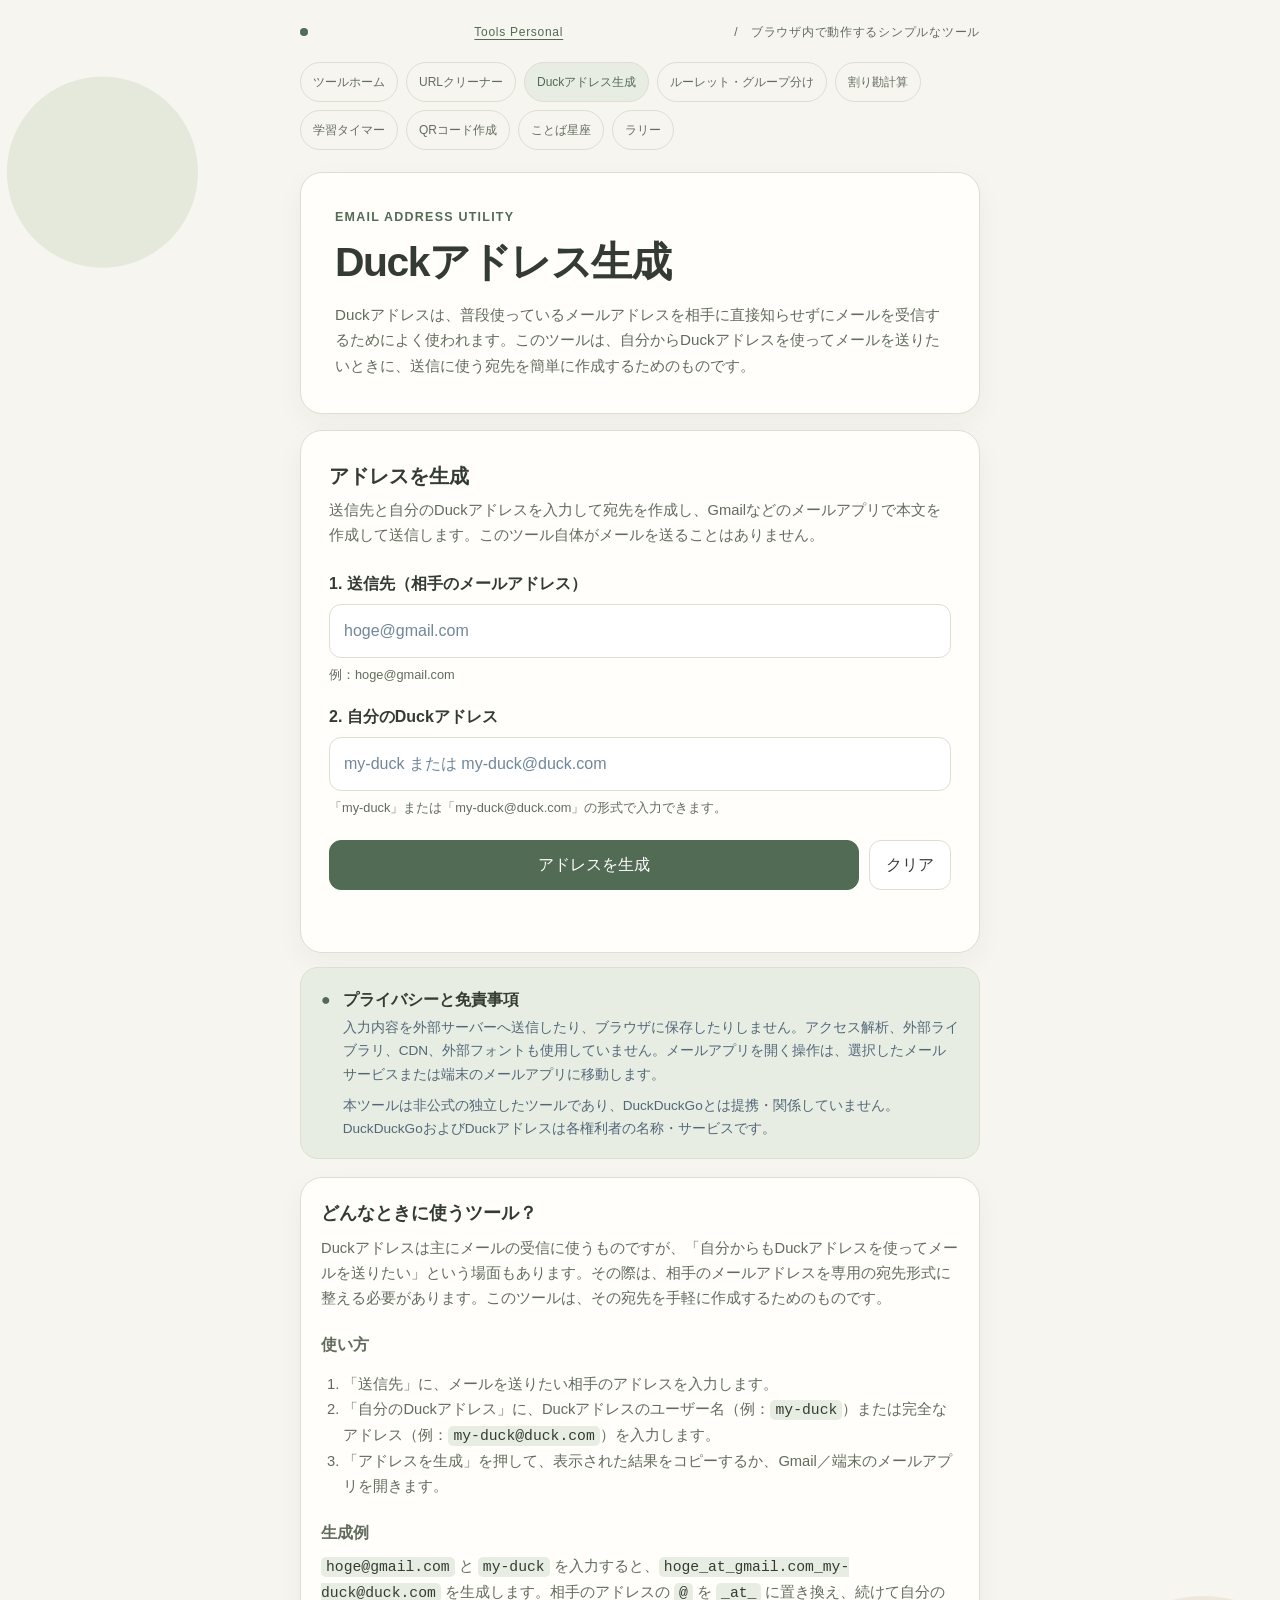
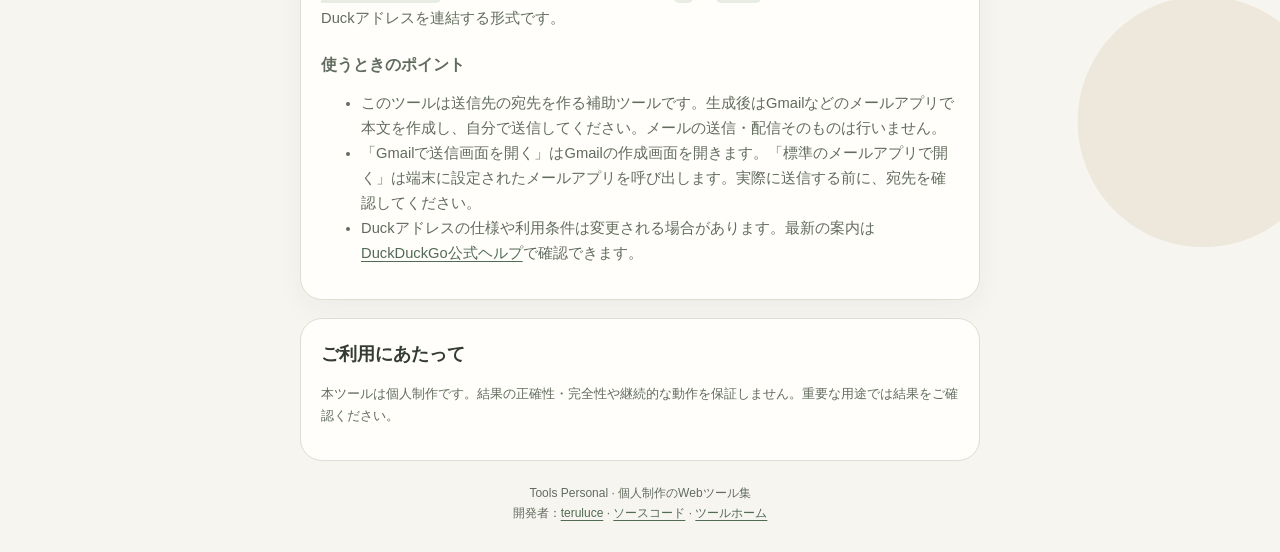
==== duckmail/index.html @ 88af87db "Consolidate public tools into dedicated teru-tools site" ====
<!doctype html>
<html lang="ja">
<head>
  <meta charset="utf-8">
  <meta name="viewport" content="width=device-width, initial-scale=1">
  <meta name="referrer" content="no-referrer">
  <meta http-equiv="Content-Security-Policy" content="default-src 'none'; script-src 'unsafe-inline'; style-src 'self' 'unsafe-inline'; connect-src 'none'; img-src 'self'; font-src 'none'; object-src 'none'; base-uri 'none'; form-action 'none'">
  
  
  
  <meta name="application-name" content="Duckアドレス生成ツール">
  
  
  
  
  
  
  
  
  
  
  
  
  <script type="application/ld+json">
  {
    "@context": "https://schema.org",
    "@type": "WebApplication",
    "name": "Duckアドレス生成ツール",
    "url": "https://teruluce.github.io/teru-tools/duckmail/",
    "description": "DuckDuckGo Email ProtectionのDuckアドレスからメールを送るための宛先をブラウザ内で生成する非公式ツールです。",
    "applicationCategory": "UtilitiesApplication",
    "operatingSystem": "Any",
    "inLanguage": "ja",
    "isAccessibleForFree": true
  }
  </script>
  <style>
    :root {
      color-scheme: light;
      --bg: #f7f5ef;
      --surface: #fff;
      --ink: #333b33;
      --muted: #626c5e;
      --accent: #526b54;
      --accent-hover: #405642;
      --line: #deded2;
      --soft: #e8ede3;
      --error: #a12e2e;
      --focus: #879982;
      --radius: 18px;
    }
    * { box-sizing: border-box; }
    body {
      margin: 0;
      min-height: 100vh;
      padding: 22px 14px 28px;
      color: var(--ink);
      background: var(--bg);
      font-family: -apple-system, BlinkMacSystemFont, "Segoe UI", "Hiragino Kaku Gothic ProN",
        "Yu Gothic", Meiryo, sans-serif;
      line-height: 1.65;
      overflow-wrap: anywhere;
    }
    button, input { font: inherit; }
    .shell { width: 100%; max-width: 680px; margin: 0 auto; }
    .masthead {
      margin: 0 0 16px;
      color: var(--muted);
      font-size: .78rem;
      letter-spacing: .08em;
    }
    .masthead::before {
      content: "";
      display: inline-block;
      width: 8px; height: 8px;
      margin: 0 8px 1px 0;
      border-radius: 50%;
      background: var(--accent);
    }
    header, main, .privacy {
      border: 1px solid var(--line);
      border-radius: var(--radius);
      background: var(--surface);
    }
    header { padding: clamp(22px, 6vw, 36px); }
    .eyebrow {
      margin: 0 0 8px;
      color: var(--accent);
      font-size: .78rem;
      font-weight: 700;
      letter-spacing: .08em;
    }
    h1 {
      margin: 0;
      font-size: clamp(1.8rem, 7vw, 2.6rem);
      line-height: 1.2;
      letter-spacing: -.035em;
    }
    .intro { margin: 14px 0 0; color: var(--muted); }
    main { margin-top: 14px; padding: clamp(20px, 5vw, 30px); }
    h2 { margin: 0 0 5px; font-size: 1.25rem; }
    .section-description { margin: 0 0 22px; color: var(--muted); font-size: .92rem; }
    .field { margin-top: 18px; }
    label { display: block; margin-bottom: 7px; font-weight: 650; }
    input {
      display: block;
      width: 100%;
      min-height: 50px;
      padding: 12px 14px;
      border: 1px solid #deded2;
      border-radius: 11px;
      color: var(--ink);
      background: #fff;
    }
    input::placeholder { color: #71879A; opacity: 1; }
    input:focus-visible, button:focus-visible, a:focus-visible {
      outline: 3px solid var(--focus);
      outline-offset: 3px;
    }
    .hint { margin: 6px 0 0; color: var(--muted); font-size: .8rem; }
    .actions { display: flex; flex-wrap: wrap; gap: 10px; margin-top: 22px; }
    button, .button-link {
      display: inline-flex;
      align-items: center;
      justify-content: center;
      min-height: 47px;
      padding: 10px 16px;
      border: 1px solid var(--line);
      border-radius: 999px;
      background: #fff;
      color: var(--ink);
      text-align: center;
      text-decoration: none;
      cursor: pointer;
      font-weight: 600;
    }
    .primary {
      border-color: var(--accent);
      background: var(--accent);
      color: #fff;
    }
    .primary:hover { background: var(--accent-hover); }
    .secondary:hover, .button-link:hover { background: var(--soft); }
    #generate-button { flex: 1 1 180px; }
    .result {
      margin-top: 24px;
      padding: 18px;
      border: 1px solid #deded2;
      border-radius: 14px;
      background: var(--soft);
    }
    .result[hidden] { display: none; }
    .result-label {
      margin: 0 0 8px;
      color: var(--accent);
      font-size: .75rem;
      font-weight: 750;
      letter-spacing: .08em;
    }
    .result-value { margin: 0; font-weight: 700; user-select: text; }
    .result .actions { margin-top: 16px; }
    .result .button-link { flex: 1 1 170px; }
    .result .primary { flex-basis: 100%; }
    .status { min-height: 1.6em; margin: 12px 0 0; color: var(--muted); font-size: .88rem; }
    .status.error { color: var(--error); }
    .privacy { display: flex; gap: 12px; margin-top: 14px; padding: 16px; background: #e8ede3; }
    .privacy-mark { flex: 0 0 auto; color: var(--accent); font-weight: 800; }
    .privacy strong { display: block; margin-bottom: 3px; }
    .privacy p { margin: 0; color: #526879; font-size: .85rem; }
    .guide { margin-top: 14px; padding: clamp(20px, 5vw, 28px); border: 1px solid var(--line); border-radius: var(--radius); background: var(--surface); }
    .guide h2 { margin-top: 0; }
    .guide h3 { margin: 20px 0 6px; font-size: 1rem; }
    .guide p, .guide li { color: var(--muted); font-size: .92rem; }
    .guide p { margin: 8px 0; }
    .guide ol { padding-left: 1.4rem; }
    .guide code { padding: 2px 5px; border-radius: 5px; background: var(--soft); color: var(--ink); overflow-wrap: anywhere; }
    .developer { margin-top: 9px; font-size: .72rem; }
    .developer a { color: inherit; text-underline-offset: 2px; }
    footer { padding: 18px 8px 0; color: var(--muted); text-align: center; font-size: .78rem; }
    @media (max-width: 420px) {
      body { padding: 16px 11px 22px; }
      .actions > button, .actions > .button-link { width: 100%; }
      #generate-button { flex-basis: 100%; }
    }
    @media (prefers-reduced-motion: reduce) {
      *, *::before, *::after { scroll-behavior: auto !important; }
    }
  
    /* Tools Personal 共通デザイン */
    :root {
      color-scheme: light;
      --bg: #f7f5ef;
      --paper: #fffefa;
      --surface: #fffefa;
      --ink: #333b33;
      --muted: #626c5e;
      --accent: #526b54;
      --accent-hover: #405642;
      --green: #879982;
      --green-dark: #526b54;
      --line: #deded2;
      --soft: #e8ede3;
      --focus: #879982;
      --radius: 22px;
    }
    body {
      background:
        radial-gradient(circle at 8% 8%, #e4e9dc 0, #e4e9dc 95px, transparent 96px),
        radial-gradient(circle at 94% 80%, #eee8dc 0, #eee8dc 125px, transparent 126px),
        var(--bg);
      color: var(--ink);
      font-family: -apple-system, BlinkMacSystemFont, "Hiragino Kaku Gothic ProN", "Yu Gothic", Meiryo, sans-serif;
      line-height: 1.7;
    }
    .page, .shell { width: 100%; max-width: 680px; margin-left: auto; margin-right: auto; }
    .topline, .masthead {
      display: flex;
      align-items: center;
      justify-content: space-between;
      flex-wrap: wrap;
      gap: 8px 14px;
      margin: 0 0 20px;
      color: var(--muted);
      font-size: 12px;
      letter-spacing: .06em;
      text-transform: none;
    }
    .masthead a, .topline a { color: var(--accent); text-underline-offset: 3px; }
    .dot, .masthead::before { background: var(--accent); }
    header {
      padding: clamp(24px, 5vw, 34px);
      border: 1px solid var(--line);
      border-radius: var(--radius);
      background: rgba(255,255,255,.94);
      box-shadow: 0 10px 28px rgba(32,54,74,.045);
    }
    .eyebrow { color: var(--accent); font-weight: 700; letter-spacing: .1em; }
    h1 {
      color: var(--ink);
      font-family: -apple-system, BlinkMacSystemFont, "Hiragino Kaku Gothic ProN", "Yu Gothic", Meiryo, sans-serif;
      font-size: clamp(1.8rem, 6vw, 2.55rem);
      font-weight: 750;
      letter-spacing: -.035em;
      line-height: 1.25;
    }
    .intro { max-width: 52rem; color: var(--muted); font-size: .95rem; }
    main, .guide {
      margin-top: 16px;
      padding: clamp(20px, 5vw, 28px);
      border: 1px solid var(--line);
      border-radius: var(--radius);
      background: var(--paper);
      box-shadow: 0 10px 28px rgba(32,54,74,.045);
    }
    h2, .section-title, .guide h2 { color: var(--ink); font-family: inherit; font-weight: 700; }
    .section-description, .guide p, .guide li { color: var(--muted); }
    .notice, .privacy {
      margin-top: 14px;
      padding: 18px 20px;
      border: 1px solid var(--line);
      border-radius: 18px;
      background: #e8ede3;
      color: var(--muted);
    }
    .notice h2, .privacy strong { color: var(--ink); }
    footer {
      padding: 22px 8px 0;
      color: var(--muted);
      font-size: .78rem;
      text-align: center;
    }
    .developer a, footer a { color: var(--accent); text-underline-offset: 3px; }
    button, input, textarea, select { font: inherit; }
    button, .button-link {
      min-height: 46px;
      border-radius: 12px;
      border-color: var(--line);
      transition: background-color .18s ease, border-color .18s ease, transform .18s ease;
    }
    .primary, button.primary, .button-link.primary {
      border-color: var(--accent);
      background: var(--accent);
      color: #fff;
    }
    .primary:hover:not(:disabled), .button-link.primary:hover { background: var(--accent-hover); }
    .secondary:hover:not(:disabled), .button-link:hover { background: var(--soft); }
    input, textarea, select {
      border-color: #deded2;
      border-radius: 12px;
      color: var(--ink);
      background: #fff;
    }
    input:focus-visible, textarea:focus-visible, select:focus-visible,
    button:focus-visible, a:focus-visible {
      outline: 3px solid rgba(40,120,181,.28);
      outline-offset: 3px;
    }
    .result, .group-result, .group-summary {
      border-color: #deded2;
      border-radius: 16px;
      background: var(--soft);
    }
    .result-label { color: var(--accent); }
    .tool { border-radius: 14px; }
    .tool:hover { background: var(--soft); }
    .badge {
      border-color: #deded2;
      background: var(--soft);
      color: var(--accent);
    }
    .arrow, .developer a { color: var(--accent); }
    @media (max-width: 480px) {
      body { padding: 22px 13px; }
      .topline, .masthead { margin-bottom: 16px; }
      header { padding: 24px 20px; }
      main, .guide { padding: 20px 17px; }
    }
    @media (prefers-reduced-motion: reduce) {
      *, *::before, *::after { transition-duration: .01ms !important; animation-duration: .01ms !important; }
    }

  </style>
<title>Duckアドレス生成｜Tools Personal</title>
<meta name="description" content="自分のDuckアドレスから送るための宛先を作成。ブラウザで使える無料のWebツールです。">
<meta name="robots" content="index,follow">
<meta name="theme-color" content="#f7f5ef">
<link rel="canonical" href="https://teruluce.github.io/teru-tools/duckmail/">
<link rel="icon" href="../favicon.svg" type="image/svg+xml">
<meta property="og:type" content="website">
<meta property="og:site_name" content="Tools Personal / teru_luce">
<meta property="og:title" content="Duckアドレス生成｜Tools Personal">
<meta property="og:description" content="自分のDuckアドレスから送るための宛先を作成。ブラウザで使える無料のWebツールです。">
<meta property="og:url" content="https://teruluce.github.io/teru-tools/duckmail/">
<meta property="og:locale" content="ja_JP">
<meta name="twitter:card" content="summary">
<meta name="twitter:title" content="Duckアドレス生成｜Tools Personal">
<meta name="twitter:description" content="自分のDuckアドレスから送るための宛先を作成。ブラウザで使える無料のWebツールです。">
<link rel="stylesheet" href="../site.css">
</head>
<body>
  <div class="shell">
    <p class="masthead"><a href="../">Tools Personal</a>　/　ブラウザ内で動作するシンプルなツール</p>
    <nav class="toolnav" aria-label="ツールナビゲーション"><a href="../">ツールホーム</a><a href="../url-cleaner/">URLクリーナー</a><a href="../duckmail/" aria-current="page">Duckアドレス生成</a><a href="../roulette/">ルーレット・グループ分け</a><a href="../split/">割り勘計算</a><a href="../timer/">学習タイマー</a><a href="../qr/">QRコード作成</a><a href="../constellation/">ことば星座</a><a href="../rally/">ラリー</a></nav><header>
      <p class="eyebrow">EMAIL ADDRESS UTILITY</p>
      <h1>Duckアドレス生成</h1>
      <p class="intro">Duckアドレスは、普段使っているメールアドレスを相手に直接知らせずにメールを受信するためによく使われます。このツールは、自分からDuckアドレスを使ってメールを送りたいときに、送信に使う宛先を簡単に作成するためのものです。</p>
    </header>

    <main>
      <h2>アドレスを生成</h2>
      <p class="section-description">送信先と自分のDuckアドレスを入力して宛先を作成し、Gmailなどのメールアプリで本文を作成して送信します。このツール自体がメールを送ることはありません。</p>

      <form id="generator-form" novalidate>
        <div class="field">
          <label for="recipient">1. 送信先（相手のメールアドレス）</label>
          <input id="recipient" name="recipient" type="email" inputmode="email"
            autocomplete="off" autocapitalize="none" spellcheck="false"
            placeholder="hoge@gmail.com" aria-describedby="recipient-hint" required>
          <p class="hint" id="recipient-hint">例：hoge@gmail.com</p>
        </div>

        <div class="field">
          <label for="duck-address">2. 自分のDuckアドレス</label>
          <input id="duck-address" name="duck-address" type="text"
            autocomplete="off" autocapitalize="none" spellcheck="false"
            placeholder="my-duck または my-duck@duck.com"
            aria-describedby="duck-hint" required>
          <p class="hint" id="duck-hint">「my-duck」または「my-duck@duck.com」の形式で入力できます。</p>
        </div>

        <div class="actions">
          <button class="primary" id="generate-button" type="submit">アドレスを生成</button>
          <button class="secondary" type="reset">クリア</button>
        </div>
      </form>

      <section class="result" id="result" aria-labelledby="result-heading" hidden>
        <p class="result-label" id="result-heading">生成されたアドレス</p>
        <p class="result-value" id="result-value"></p>
        <div class="actions">
          <a class="button-link primary" id="gmail-link" href="#" target="_blank" rel="noopener noreferrer">Gmailで送信画面を開く</a>
          <a class="button-link" id="mailto-link" href="#">標準のメールアプリで開く</a>
          <button class="secondary" id="copy-button" type="button">結果をコピー</button>
        </div>
      </section>
      <p class="status" id="status" role="status" aria-live="polite"></p>
    </main>

    <aside class="privacy" aria-label="プライバシーについて">
      <span class="privacy-mark" aria-hidden="true">●</span>
      <div>
        <strong>プライバシーと免責事項</strong>
        <p>入力内容を外部サーバーへ送信したり、ブラウザに保存したりしません。アクセス解析、外部ライブラリ、CDN、外部フォントも使用していません。メールアプリを開く操作は、選択したメールサービスまたは端末のメールアプリに移動します。</p>
        <p style="margin-top:8px">本ツールは非公式の独立したツールであり、DuckDuckGoとは提携・関係していません。DuckDuckGoおよびDuckアドレスは各権利者の名称・サービスです。</p>
      </div>
    </aside>

    <section class="guide" aria-labelledby="how-heading">
      <h2 id="how-heading">どんなときに使うツール？</h2>
      <p>Duckアドレスは主にメールの受信に使うものですが、「自分からもDuckアドレスを使ってメールを送りたい」という場面もあります。その際は、相手のメールアドレスを専用の宛先形式に整える必要があります。このツールは、その宛先を手軽に作成するためのものです。</p>
      <h3>使い方</h3>
      <ol>
        <li>「送信先」に、メールを送りたい相手のアドレスを入力します。</li>
        <li>「自分のDuckアドレス」に、Duckアドレスのユーザー名（例：<code>my-duck</code>）または完全なアドレス（例：<code>my-duck@duck.com</code>）を入力します。</li>
        <li>「アドレスを生成」を押して、表示された結果をコピーするか、Gmail／端末のメールアプリを開きます。</li>
      </ol>
      <h3>生成例</h3>
      <p><code>hoge@gmail.com</code> と <code>my-duck</code> を入力すると、<code>hoge_at_gmail.com_my-duck@duck.com</code> を生成します。相手のアドレスの <code>@</code> を <code>_at_</code> に置き換え、続けて自分のDuckアドレスを連結する形式です。</p>
      <h3>使うときのポイント</h3>
      <ul>
        <li>このツールは送信先の宛先を作る補助ツールです。生成後はGmailなどのメールアプリで本文を作成し、自分で送信してください。メールの送信・配信そのものは行いません。</li>
        <li>「Gmailで送信画面を開く」はGmailの作成画面を開きます。「標準のメールアプリで開く」は端末に設定されたメールアプリを呼び出します。実際に送信する前に、宛先を確認してください。</li>
        <li>Duckアドレスの仕様や利用条件は変更される場合があります。最新の案内は<a href="https://duckduckgo.com/duckduckgo-help-pages/email-protection/duck-addresses/how-do-i-compose-a-new-email" target="_blank" rel="noopener noreferrer">DuckDuckGo公式ヘルプ</a>で確認できます。</li>
      </ul>
    </section>

    <aside class="notice"><h2>ご利用にあたって</h2><p>本ツールは個人制作です。結果の正確性・完全性や継続的な動作を保証しません。重要な用途では結果をご確認ください。</p></aside><footer>Tools Personal · 個人制作のWebツール集<div>開発者：<a href="https://github.com/teruluce">teruluce</a> · <a href="https://github.com/teruluce/teru-tools/tree/main/duckmail">ソースコード</a> · <a href="../">ツールホーム</a></div></footer>
  </div>

  <script>
    "use strict";

    const form = document.getElementById("generator-form");
    const recipientInput = document.getElementById("recipient");
    const duckInput = document.getElementById("duck-address");
    const resultSection = document.getElementById("result");
    const resultValue = document.getElementById("result-value");
    const status = document.getElementById("status");
    const gmailLink = document.getElementById("gmail-link");
    const mailtoLink = document.getElementById("mailto-link");
    const copyButton = document.getElementById("copy-button");
    const isIOS = /iPhone|iPad|iPod/.test(navigator.userAgent);
    let hasGenerated = false;

    function isValidEmail(value) {
      return /^[^\s@]+@[^\s@]+\.[^\s@]+$/.test(value);
    }

    function normalizeDuckAddress(value) {
      const address = value.trim();
      if (!address) return null;

      if (address.includes("@")) {
        if (!/^[^\s@]+@duck\.com$/.test(address)) return null;
        return address;
      }

      if (!/^[a-zA-Z0-9._+-]+$/.test(address)) return null;
      return address + "@duck.com";
    }

    function generateAddress(recipient, duckAddress) {
      return recipient.trim().replace("@", "_at_") + "_" + duckAddress;
    }

    function updateMailLinks(address) {
      const encoded = encodeURIComponent(address);
      gmailLink.href = "https://mail.google.com/mail/?view=cm&fs=1&to=" + encoded;
      gmailLink.dataset.appUrl = "googlegmail:///co?to=" + encoded;
      const separator = address.lastIndexOf("@");
      const localPart = address.slice(0, separator);
      const domainPart = address.slice(separator + 1);
      mailtoLink.href = "mailto:" + encodeURIComponent(localPart) + "@" + encodeURIComponent(domainPart);
    }

    function showStatus(message, isError = false) {
      status.textContent = message;
      status.classList.toggle("error", isError);
    }

    function hideResult() {
      resultSection.hidden = true;
      resultValue.textContent = "";
      gmailLink.href = "#";
      delete gmailLink.dataset.appUrl;
      mailtoLink.href = "#";
    }

    function renderCurrentInputs() {
      const recipient = recipientInput.value.trim();
      const duckAddress = normalizeDuckAddress(duckInput.value);

      if (!recipient || !duckInput.value.trim() || !isValidEmail(recipient) || !duckAddress) {
        hideResult();
        showStatus("入力内容を確認してください。正しい形式になると結果を再表示します。", true);
        return false;
      }

      const address = generateAddress(recipient, duckAddress);
      resultValue.textContent = address;
      updateMailLinks(address);
      resultSection.hidden = false;
      showStatus("アドレスを生成しました。必要な操作を選んでください。");
      return true;
    }

    form.addEventListener("submit", function (event) {
      event.preventDefault();
      const recipient = recipientInput.value.trim();
      const duckAddress = normalizeDuckAddress(duckInput.value);

      if (!recipient || !duckInput.value.trim()) {
        hideResult();
        hasGenerated = false;
        showStatus("2つの項目を入力してください。", true);
        (!recipient ? recipientInput : duckInput).focus();
        return;
      }
      if (!isValidEmail(recipient)) {
        hideResult();
        hasGenerated = false;
        showStatus("送信先メールアドレスの形式を確認してください。", true);
        recipientInput.focus();
        return;
      }
      if (!duckAddress) {
        hideResult();
        hasGenerated = false;
        showStatus("Duckアドレスを確認してください。@付きの場合は @duck.com のみ使用できます。", true);
        duckInput.focus();
        return;
      }

      hasGenerated = true;
      renderCurrentInputs();
    });

    recipientInput.addEventListener("input", function () {
      if (hasGenerated) renderCurrentInputs();
    });
    duckInput.addEventListener("input", function () {
      if (hasGenerated) renderCurrentInputs();
    });

    gmailLink.addEventListener("click", function (event) {
      if (!isIOS || !gmailLink.dataset.appUrl || resultSection.hidden) return;
      event.preventDefault();

      const appUrl = gmailLink.dataset.appUrl;
      const webUrl = gmailLink.href;
      let leftPage = false;

      function onVisibilityChange() {
        if (document.hidden) leftPage = true;
      }

      document.addEventListener("visibilitychange", onVisibilityChange);
      window.location.href = appUrl;

      window.setTimeout(function () {
        document.removeEventListener("visibilitychange", onVisibilityChange);
        if (!leftPage && !document.hidden) window.location.href = webUrl;
      }, 1200);
    });

    async function fallbackCopy(text) {
      const temporary = document.createElement("textarea");
      temporary.value = text;
      temporary.setAttribute("readonly", "");
      temporary.style.position = "fixed";
      temporary.style.opacity = "0";
      document.body.appendChild(temporary);
      temporary.select();
      temporary.setSelectionRange(0, temporary.value.length);
      const copied = document.execCommand("copy");
      temporary.remove();
      if (!copied) throw new Error("Copy command failed");
    }

    copyButton.addEventListener("click", async function () {
      const text = resultValue.textContent;
      if (!text || resultSection.hidden) {
        showStatus("先に有効なアドレスを生成してください。", true);
        return;
      }

      try {
        if (navigator.clipboard && window.isSecureContext) {
          await navigator.clipboard.writeText(text);
        } else {
          await fallbackCopy(text);
        }
        showStatus("生成したアドレスをコピーしました。");
      } catch (_) {
        try {
          await fallbackCopy(text);
          showStatus("生成したアドレスをコピーしました。");
        } catch (_) {
          showStatus("自動コピーできませんでした。結果を選択して手動でコピーしてください。", true);
        }
      }
    });

    form.addEventListener("reset", function () {
      hasGenerated = false;
      hideResult();
      showStatus("");
    });
  </script>
</body>
</html>
---- site.css ----
/* 個人側の生成り・グリーンを公開サイト全体で共有 */
:root { color-scheme:light; --bg:#f7f5ef; --paper:#fffefa; --surface:#fffefa; --ink:#333b33; --muted:#626c5e; --green:#879982; --green-dark:#526b54; --accent:#526b54; --accent-hover:#405642; --line:#deded2; --soft:#e8ede3; --radius:22px; }
body { background:radial-gradient(circle at 8% 8%,#e4e9dc 0,#e4e9dc 95px,transparent 96px),radial-gradient(circle at 94% 80%,#eee8dc 0,#eee8dc 125px,transparent 126px),var(--bg); color:var(--ink); }
.page,.shell { width:100%; max-width:680px; margin-inline:auto; }
header { background:var(--paper); border-color:var(--line); }
.toolnav { display:flex; flex-wrap:wrap; gap:8px; margin:0 0 22px; }
.toolnav a { display:inline-flex; align-items:center; min-height:40px; padding:4px 12px; border:1px solid var(--line); border-radius:999px; color:var(--muted); font-size:12px; text-decoration:none; }
.toolnav a:hover,.toolnav a[aria-current=page] { background:var(--soft); color:var(--green-dark); }
.guide,.notice { margin-top:18px; padding:20px; border:1px solid var(--line); border-radius:var(--radius); background:var(--paper); color:var(--muted); font-size:13px; }
.guide h2,.notice h2 { color:var(--ink); font-size:18px; font-family:inherit; }
.guide p,.guide li,.notice p { color:var(--muted); }
.guide a,.notice a,footer a { color:var(--green-dark); text-decoration:underline; text-underline-offset:3px; }
footer { font-size:12px; overflow-wrap:anywhere; }
:focus-visible { outline:3px solid var(--green-dark); outline-offset:3px; }
.result,.group-result { background:var(--soft); border-color:var(--line); }
button.primary,.button-link.primary { background:var(--green-dark); border-color:var(--green-dark); }
input,textarea,select { font-size:16px; }
@media(prefers-reduced-motion:reduce) { *,*::before,*::after { scroll-behavior:auto!important; transition-duration:.01ms!important; } }
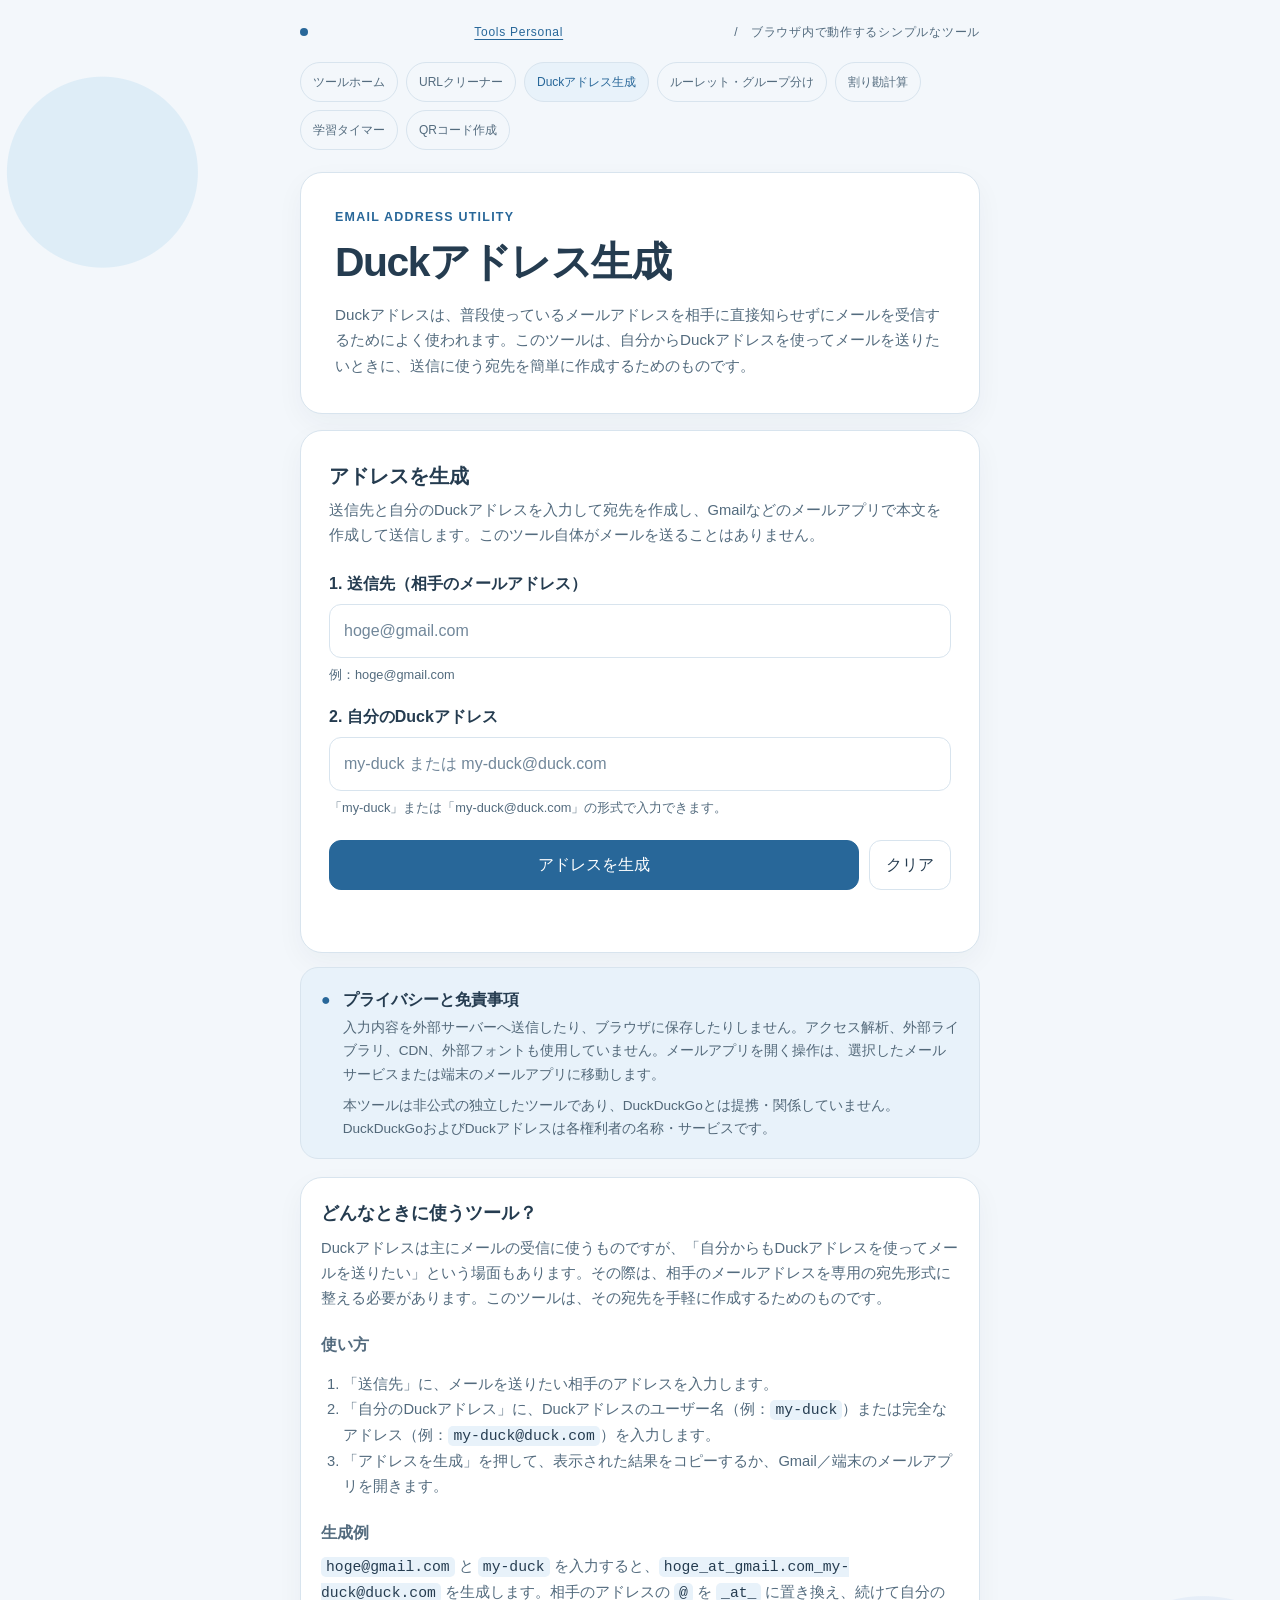
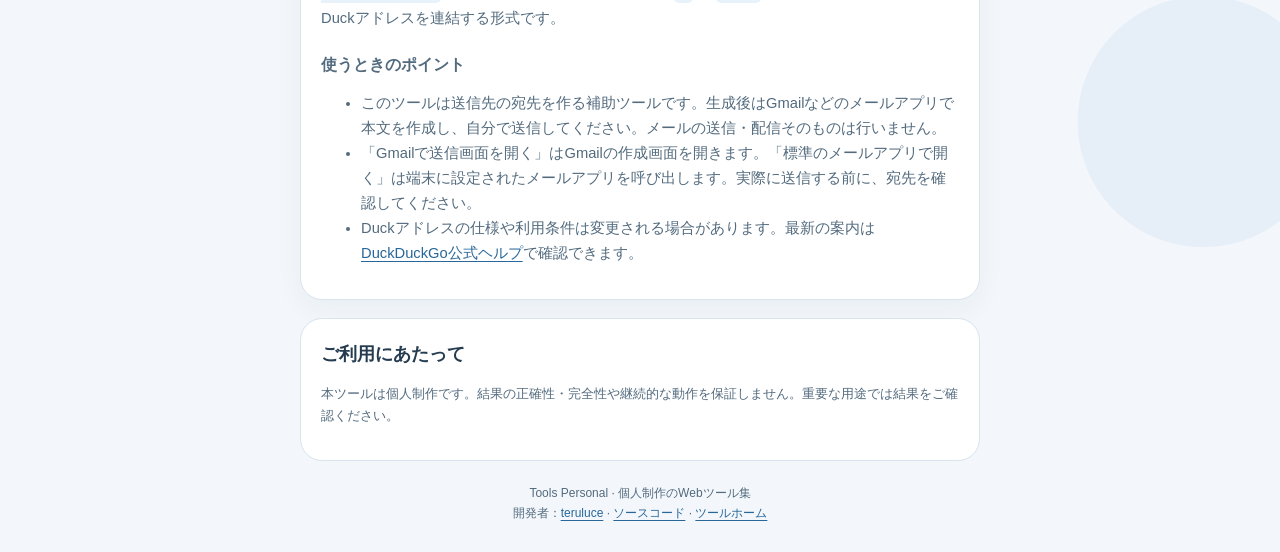
==== commit 962e35a4: "Use distinct blue palette and remove unused games" ====
--- a/duckmail/index.html
+++ b/duckmail/index.html
@@ -37,16 +37,16 @@
   <style>
     :root {
       color-scheme: light;
-      --bg: #f7f5ef;
+      --bg: #f3f7fb;
       --surface: #fff;
-      --ink: #333b33;
-      --muted: #626c5e;
-      --accent: #526b54;
-      --accent-hover: #405642;
-      --line: #deded2;
-      --soft: #e8ede3;
+      --ink: #253c50;
+      --muted: #536b7e;
+      --accent: #286799;
+      --accent-hover: #20547e;
+      --line: #d8e4ee;
+      --soft: #e8f2fa;
       --error: #a12e2e;
-      --focus: #879982;
+      --focus: #85b7d8;
       --radius: 18px;
     }
     * { box-sizing: border-box; }
@@ -107,7 +107,7 @@
       width: 100%;
       min-height: 50px;
       padding: 12px 14px;
-      border: 1px solid #deded2;
+      border: 1px solid #d8e4ee;
       border-radius: 11px;
       color: var(--ink);
       background: #fff;
@@ -145,7 +145,7 @@
     .result {
       margin-top: 24px;
       padding: 18px;
-      border: 1px solid #deded2;
+      border: 1px solid #d8e4ee;
       border-radius: 14px;
       background: var(--soft);
     }
@@ -163,7 +163,7 @@
     .result .primary { flex-basis: 100%; }
     .status { min-height: 1.6em; margin: 12px 0 0; color: var(--muted); font-size: .88rem; }
     .status.error { color: var(--error); }
-    .privacy { display: flex; gap: 12px; margin-top: 14px; padding: 16px; background: #e8ede3; }
+    .privacy { display: flex; gap: 12px; margin-top: 14px; padding: 16px; background: #e8f2fa; }
     .privacy-mark { flex: 0 0 auto; color: var(--accent); font-weight: 800; }
     .privacy strong { display: block; margin-bottom: 3px; }
     .privacy p { margin: 0; color: #526879; font-size: .85rem; }
@@ -189,24 +189,24 @@
     /* Tools Personal 共通デザイン */
     :root {
       color-scheme: light;
-      --bg: #f7f5ef;
-      --paper: #fffefa;
-      --surface: #fffefa;
-      --ink: #333b33;
-      --muted: #626c5e;
-      --accent: #526b54;
-      --accent-hover: #405642;
-      --green: #879982;
-      --green-dark: #526b54;
-      --line: #deded2;
-      --soft: #e8ede3;
-      --focus: #879982;
+      --bg: #f3f7fb;
+      --paper: #ffffff;
+      --surface: #ffffff;
+      --ink: #253c50;
+      --muted: #536b7e;
+      --accent: #286799;
+      --accent-hover: #20547e;
+      --green: #85b7d8;
+      --green-dark: #286799;
+      --line: #d8e4ee;
+      --soft: #e8f2fa;
+      --focus: #85b7d8;
       --radius: 22px;
     }
     body {
       background:
-        radial-gradient(circle at 8% 8%, #e4e9dc 0, #e4e9dc 95px, transparent 96px),
-        radial-gradient(circle at 94% 80%, #eee8dc 0, #eee8dc 125px, transparent 126px),
+        radial-gradient(circle at 8% 8%, #deedf7 0, #deedf7 95px, transparent 96px),
+        radial-gradient(circle at 94% 80%, #e6eef8 0, #e6eef8 125px, transparent 126px),
         var(--bg);
       color: var(--ink);
       font-family: -apple-system, BlinkMacSystemFont, "Hiragino Kaku Gothic ProN", "Yu Gothic", Meiryo, sans-serif;
@@ -259,7 +259,7 @@
       padding: 18px 20px;
       border: 1px solid var(--line);
       border-radius: 18px;
-      background: #e8ede3;
+      background: #e8f2fa;
       color: var(--muted);
     }
     .notice h2, .privacy strong { color: var(--ink); }
@@ -285,7 +285,7 @@
     .primary:hover:not(:disabled), .button-link.primary:hover { background: var(--accent-hover); }
     .secondary:hover:not(:disabled), .button-link:hover { background: var(--soft); }
     input, textarea, select {
-      border-color: #deded2;
+      border-color: #d8e4ee;
       border-radius: 12px;
       color: var(--ink);
       background: #fff;
@@ -296,7 +296,7 @@
       outline-offset: 3px;
     }
     .result, .group-result, .group-summary {
-      border-color: #deded2;
+      border-color: #d8e4ee;
       border-radius: 16px;
       background: var(--soft);
     }
@@ -304,7 +304,7 @@
     .tool { border-radius: 14px; }
     .tool:hover { background: var(--soft); }
     .badge {
-      border-color: #deded2;
+      border-color: #d8e4ee;
       background: var(--soft);
       color: var(--accent);
     }
@@ -323,7 +323,7 @@
 <title>Duckアドレス生成｜Tools Personal</title>
 <meta name="description" content="自分のDuckアドレスから送るための宛先を作成。ブラウザで使える無料のWebツールです。">
 <meta name="robots" content="index,follow">
-<meta name="theme-color" content="#f7f5ef">
+<meta name="theme-color" content="#f3f7fb">
 <link rel="canonical" href="https://teruluce.github.io/teru-tools/duckmail/">
 <link rel="icon" href="../favicon.svg" type="image/svg+xml">
 <meta property="og:type" content="website">
@@ -340,7 +340,7 @@
 <body>
   <div class="shell">
     <p class="masthead"><a href="../">Tools Personal</a>　/　ブラウザ内で動作するシンプルなツール</p>
-    <nav class="toolnav" aria-label="ツールナビゲーション"><a href="../">ツールホーム</a><a href="../url-cleaner/">URLクリーナー</a><a href="../duckmail/" aria-current="page">Duckアドレス生成</a><a href="../roulette/">ルーレット・グループ分け</a><a href="../split/">割り勘計算</a><a href="../timer/">学習タイマー</a><a href="../qr/">QRコード作成</a><a href="../constellation/">ことば星座</a><a href="../rally/">ラリー</a></nav><header>
+    <nav class="toolnav" aria-label="ツールナビゲーション"><a href="../">ツールホーム</a><a href="../url-cleaner/">URLクリーナー</a><a href="../duckmail/" aria-current="page">Duckアドレス生成</a><a href="../roulette/">ルーレット・グループ分け</a><a href="../split/">割り勘計算</a><a href="../timer/">学習タイマー</a><a href="../qr/">QRコード作成</a></nav><header>
       <p class="eyebrow">EMAIL ADDRESS UTILITY</p>
       <h1>Duckアドレス生成</h1>
       <p class="intro">Duckアドレスは、普段使っているメールアドレスを相手に直接知らせずにメールを受信するためによく使われます。このツールは、自分からDuckアドレスを使ってメールを送りたいときに、送信に使う宛先を簡単に作成するためのものです。</p>
--- a/site.css
+++ b/site.css
@@ -1,6 +1,6 @@
-/* 個人側の生成り・グリーンを公開サイト全体で共有 */
-:root { color-scheme:light; --bg:#f7f5ef; --paper:#fffefa; --surface:#fffefa; --ink:#333b33; --muted:#626c5e; --green:#879982; --green-dark:#526b54; --accent:#526b54; --accent-hover:#405642; --line:#deded2; --soft:#e8ede3; --radius:22px; }
-body { background:radial-gradient(circle at 8% 8%,#e4e9dc 0,#e4e9dc 95px,transparent 96px),radial-gradient(circle at 94% 80%,#eee8dc 0,#eee8dc 125px,transparent 126px),var(--bg); color:var(--ink); }
+/* てる公開版: ブルー・ホワイト・ネイビー。個人版のグリーンと区別する。 */
+:root { color-scheme:light; --bg:#f3f7fb; --paper:#ffffff; --surface:#ffffff; --ink:#253c50; --muted:#536b7e; --green:#85b7d8; --green-dark:#286799; --accent:#286799; --accent-hover:#20547e; --line:#d8e4ee; --soft:#e8f2fa; --radius:22px; }
+body { background:radial-gradient(circle at 8% 8%,#deedf7 0,#deedf7 95px,transparent 96px),radial-gradient(circle at 94% 80%,#e6eef8 0,#e6eef8 125px,transparent 126px),var(--bg); color:var(--ink); }
 .page,.shell { width:100%; max-width:680px; margin-inline:auto; }
 header { background:var(--paper); border-color:var(--line); }
 .toolnav { display:flex; flex-wrap:wrap; gap:8px; margin:0 0 22px; }
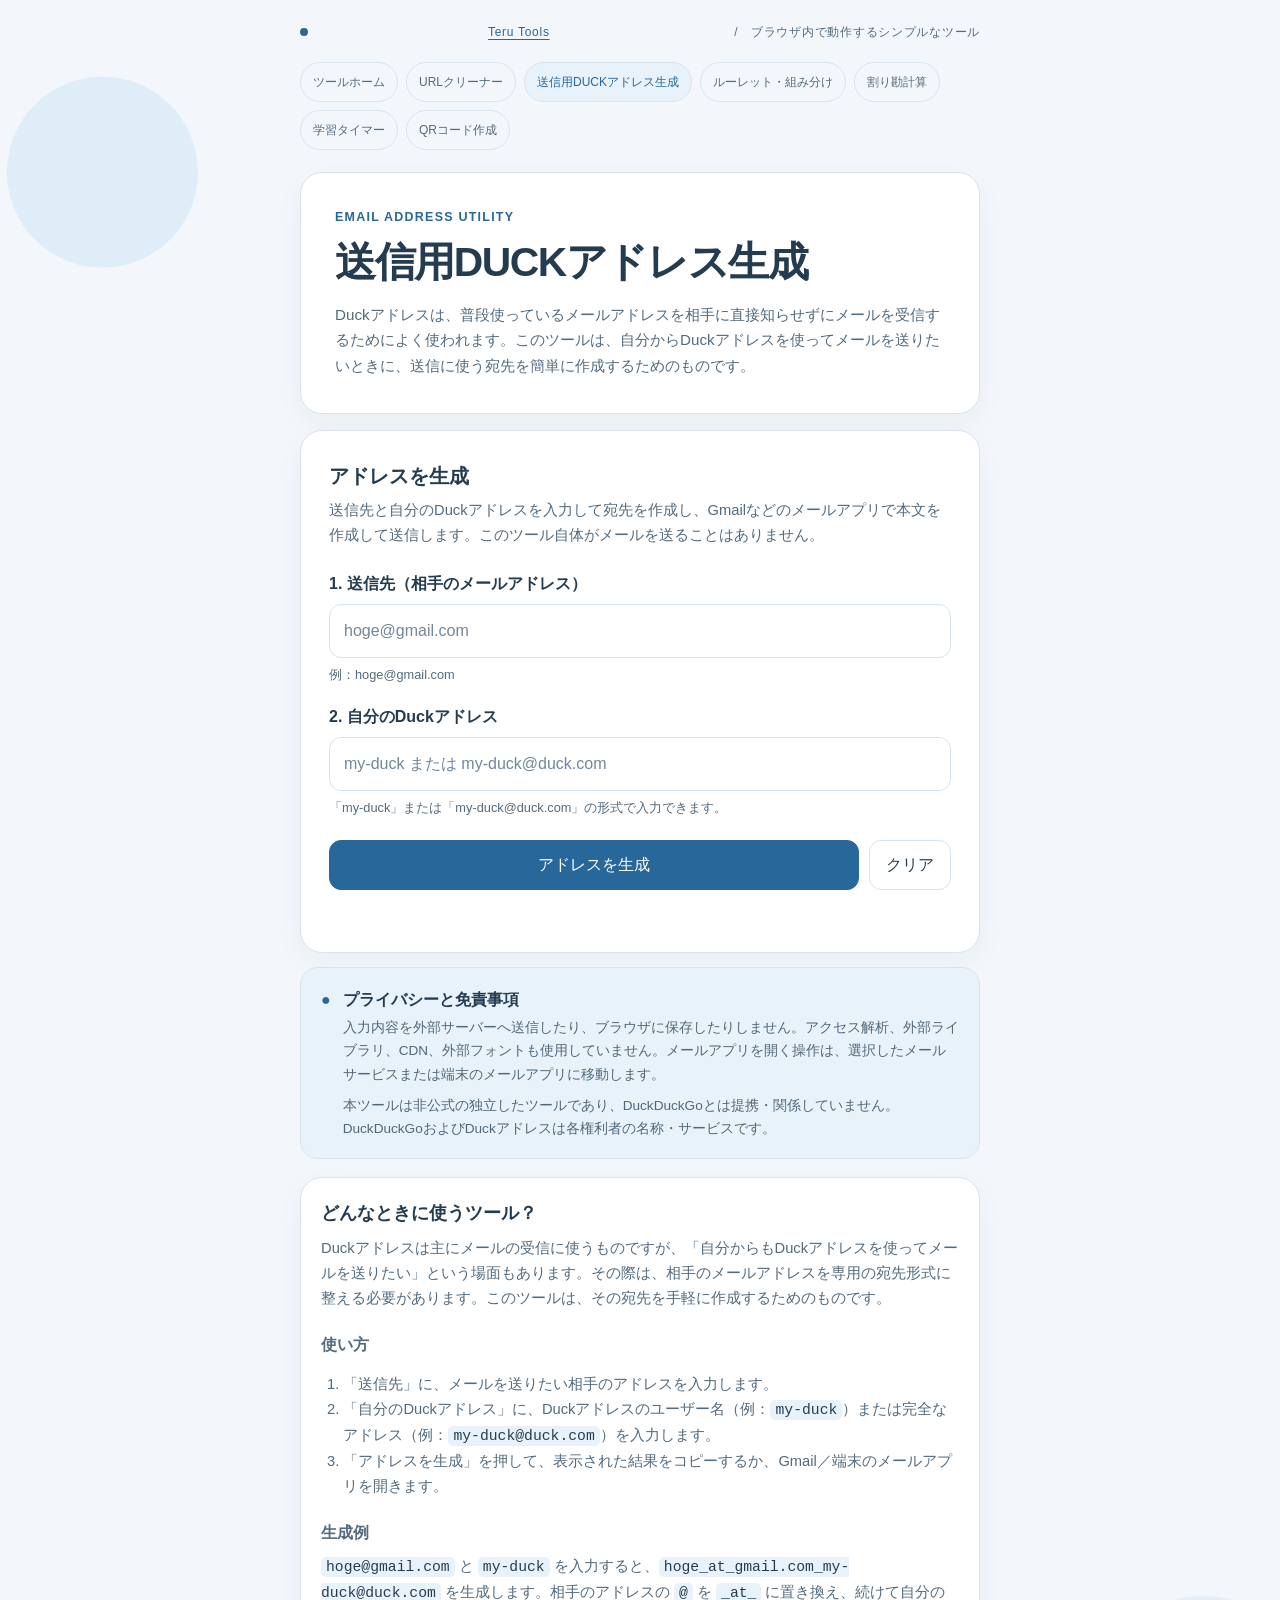
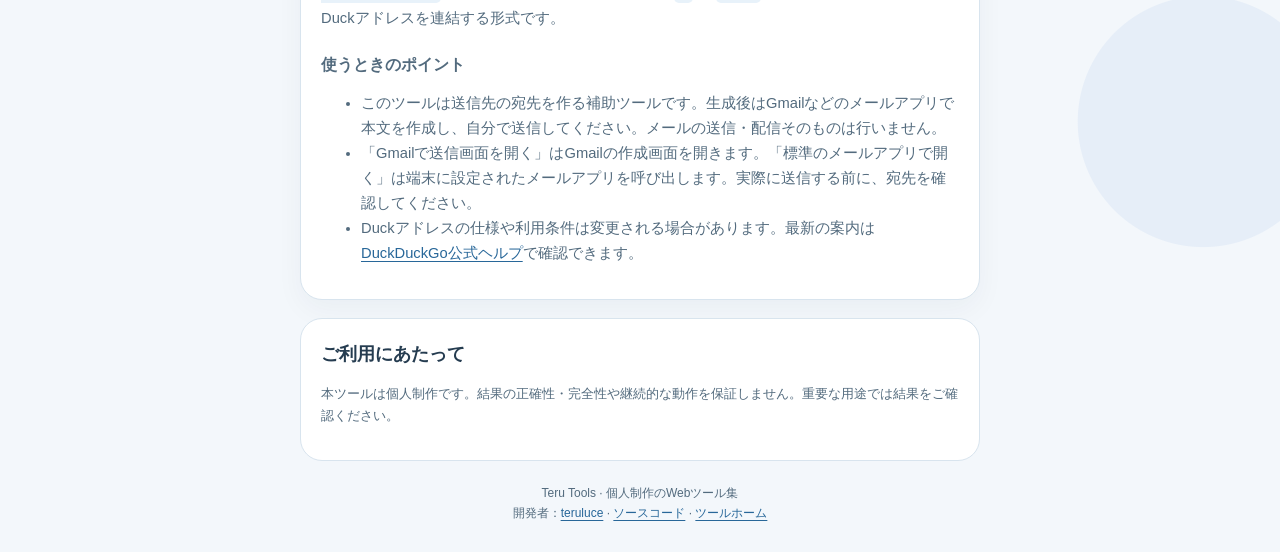
==== commit 589f9818: "Rename site to Teru Tools and align six tool names" ====
--- a/duckmail/index.html
+++ b/duckmail/index.html
@@ -8,7 +8,7 @@
   
   
   
-  <meta name="application-name" content="Duckアドレス生成ツール">
+  <meta name="application-name" content="送信用DUCKアドレス生成">
   
   
   
@@ -25,7 +25,7 @@
   {
     "@context": "https://schema.org",
     "@type": "WebApplication",
-    "name": "Duckアドレス生成ツール",
+    "name": "送信用DUCKアドレス生成",
     "url": "https://teruluce.github.io/teru-tools/duckmail/",
     "description": "DuckDuckGo Email ProtectionのDuckアドレスからメールを送るための宛先をブラウザ内で生成する非公式ツールです。",
     "applicationCategory": "UtilitiesApplication",
@@ -186,7 +186,7 @@
       *, *::before, *::after { scroll-behavior: auto !important; }
     }
   
-    /* Tools Personal 共通デザイン */
+    /* Teru Tools 共通デザイン */
     :root {
       color-scheme: light;
       --bg: #f3f7fb;
@@ -320,29 +320,29 @@
     }
 
   </style>
-<title>Duckアドレス生成｜Tools Personal</title>
+<title>送信用DUCKアドレス生成｜Teru Tools</title>
 <meta name="description" content="自分のDuckアドレスから送るための宛先を作成。ブラウザで使える無料のWebツールです。">
 <meta name="robots" content="index,follow">
 <meta name="theme-color" content="#f3f7fb">
 <link rel="canonical" href="https://teruluce.github.io/teru-tools/duckmail/">
 <link rel="icon" href="../favicon.svg" type="image/svg+xml">
 <meta property="og:type" content="website">
-<meta property="og:site_name" content="Tools Personal / teru_luce">
-<meta property="og:title" content="Duckアドレス生成｜Tools Personal">
+<meta property="og:site_name" content="Teru Tools">
+<meta property="og:title" content="送信用DUCKアドレス生成｜Teru Tools">
 <meta property="og:description" content="自分のDuckアドレスから送るための宛先を作成。ブラウザで使える無料のWebツールです。">
 <meta property="og:url" content="https://teruluce.github.io/teru-tools/duckmail/">
 <meta property="og:locale" content="ja_JP">
 <meta name="twitter:card" content="summary">
-<meta name="twitter:title" content="Duckアドレス生成｜Tools Personal">
+<meta name="twitter:title" content="送信用DUCKアドレス生成｜Teru Tools">
 <meta name="twitter:description" content="自分のDuckアドレスから送るための宛先を作成。ブラウザで使える無料のWebツールです。">
 <link rel="stylesheet" href="../site.css">
 </head>
 <body>
   <div class="shell">
-    <p class="masthead"><a href="../">Tools Personal</a>　/　ブラウザ内で動作するシンプルなツール</p>
-    <nav class="toolnav" aria-label="ツールナビゲーション"><a href="../">ツールホーム</a><a href="../url-cleaner/">URLクリーナー</a><a href="../duckmail/" aria-current="page">Duckアドレス生成</a><a href="../roulette/">ルーレット・グループ分け</a><a href="../split/">割り勘計算</a><a href="../timer/">学習タイマー</a><a href="../qr/">QRコード作成</a></nav><header>
+    <p class="masthead"><a href="../">Teru Tools</a>　/　ブラウザ内で動作するシンプルなツール</p>
+    <nav class="toolnav" aria-label="ツールナビゲーション"><a href="../">ツールホーム</a><a href="../url-cleaner/">URLクリーナー</a><a href="../duckmail/" aria-current="page">送信用DUCKアドレス生成</a><a href="../roulette/">ルーレット・組み分け</a><a href="../split/">割り勘計算</a><a href="../timer/">学習タイマー</a><a href="../qr/">QRコード作成</a></nav><header>
       <p class="eyebrow">EMAIL ADDRESS UTILITY</p>
-      <h1>Duckアドレス生成</h1>
+      <h1>送信用DUCKアドレス生成</h1>
       <p class="intro">Duckアドレスは、普段使っているメールアドレスを相手に直接知らせずにメールを受信するためによく使われます。このツールは、自分からDuckアドレスを使ってメールを送りたいときに、送信に使う宛先を簡単に作成するためのものです。</p>
     </header>
 
@@ -414,7 +414,7 @@
       </ul>
     </section>
 
-    <aside class="notice"><h2>ご利用にあたって</h2><p>本ツールは個人制作です。結果の正確性・完全性や継続的な動作を保証しません。重要な用途では結果をご確認ください。</p></aside><footer>Tools Personal · 個人制作のWebツール集<div>開発者：<a href="https://github.com/teruluce">teruluce</a> · <a href="https://github.com/teruluce/teru-tools/tree/main/duckmail">ソースコード</a> · <a href="../">ツールホーム</a></div></footer>
+    <aside class="notice"><h2>ご利用にあたって</h2><p>本ツールは個人制作です。結果の正確性・完全性や継続的な動作を保証しません。重要な用途では結果をご確認ください。</p></aside><footer>Teru Tools · 個人制作のWebツール集<div>開発者：<a href="https://github.com/teruluce">teruluce</a> · <a href="https://github.com/teruluce/teru-tools/tree/main/duckmail">ソースコード</a> · <a href="../">ツールホーム</a></div></footer>
   </div>
 
   <script>
